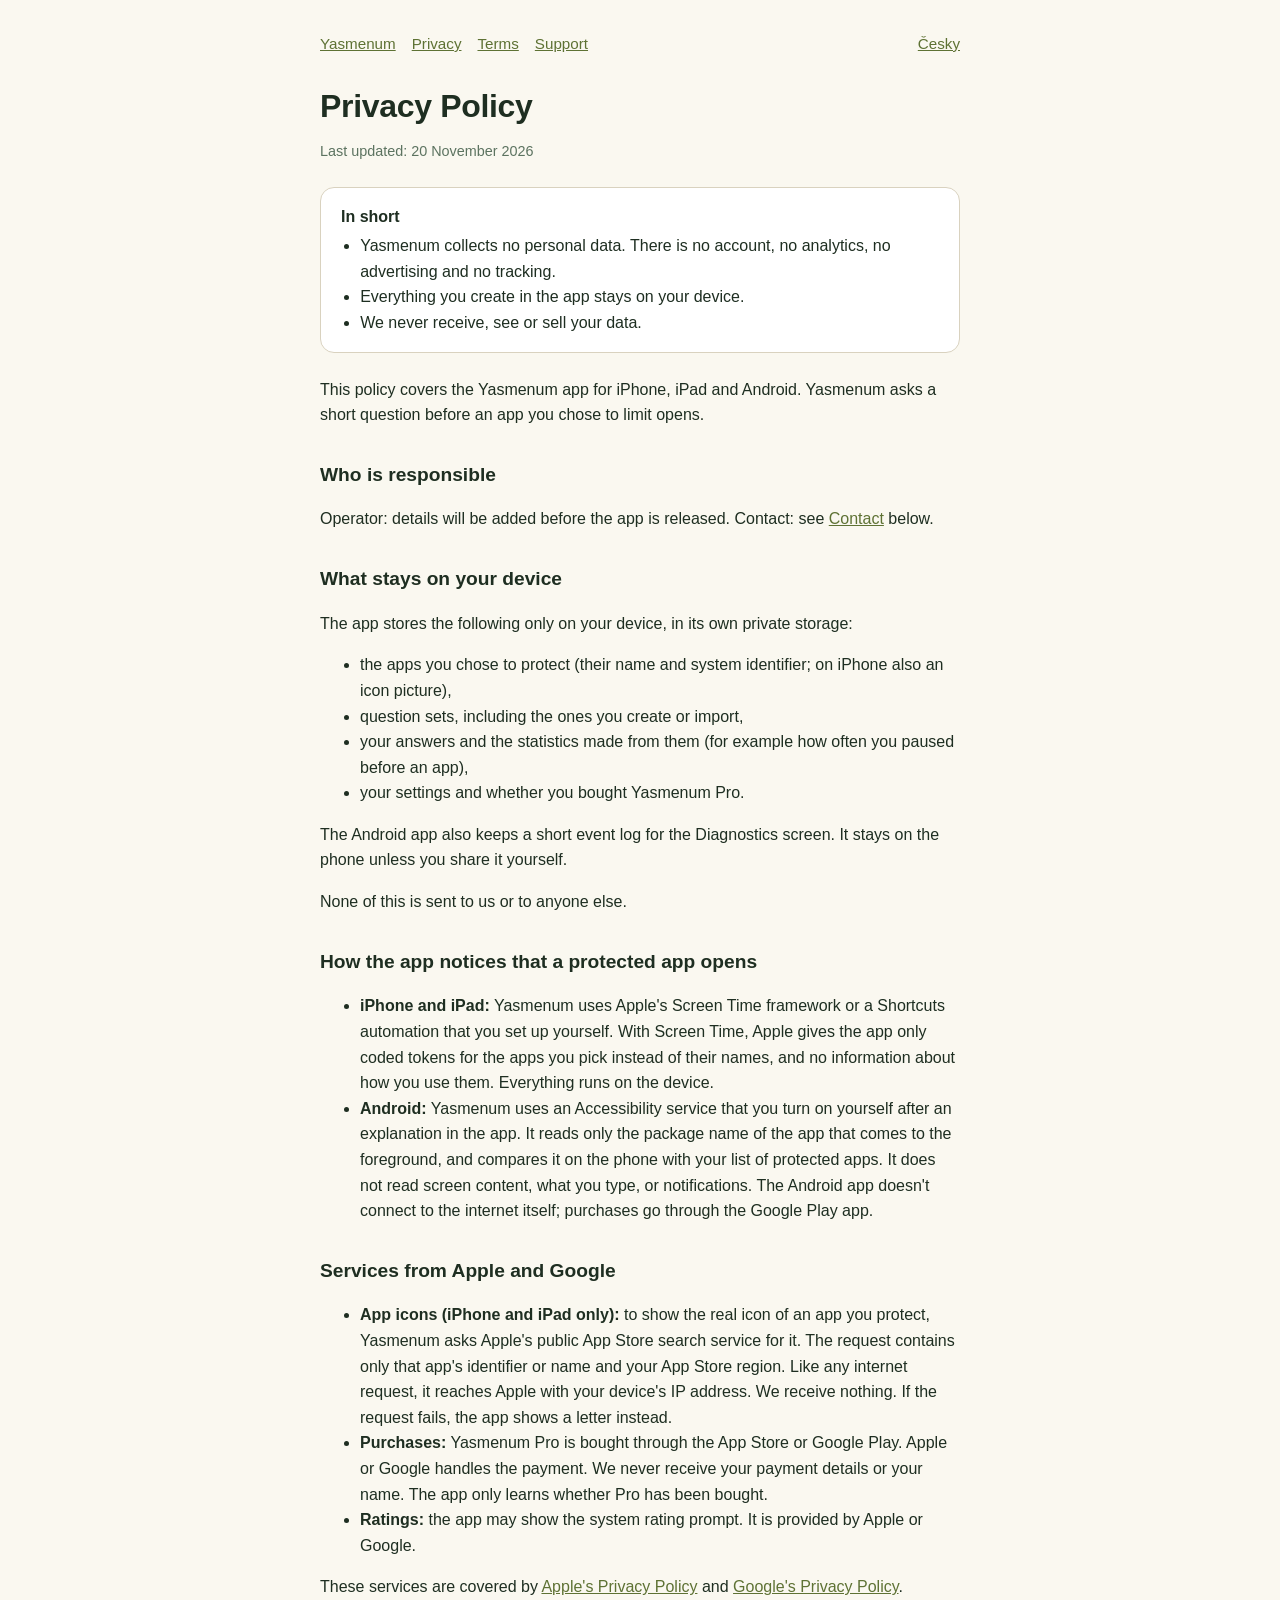
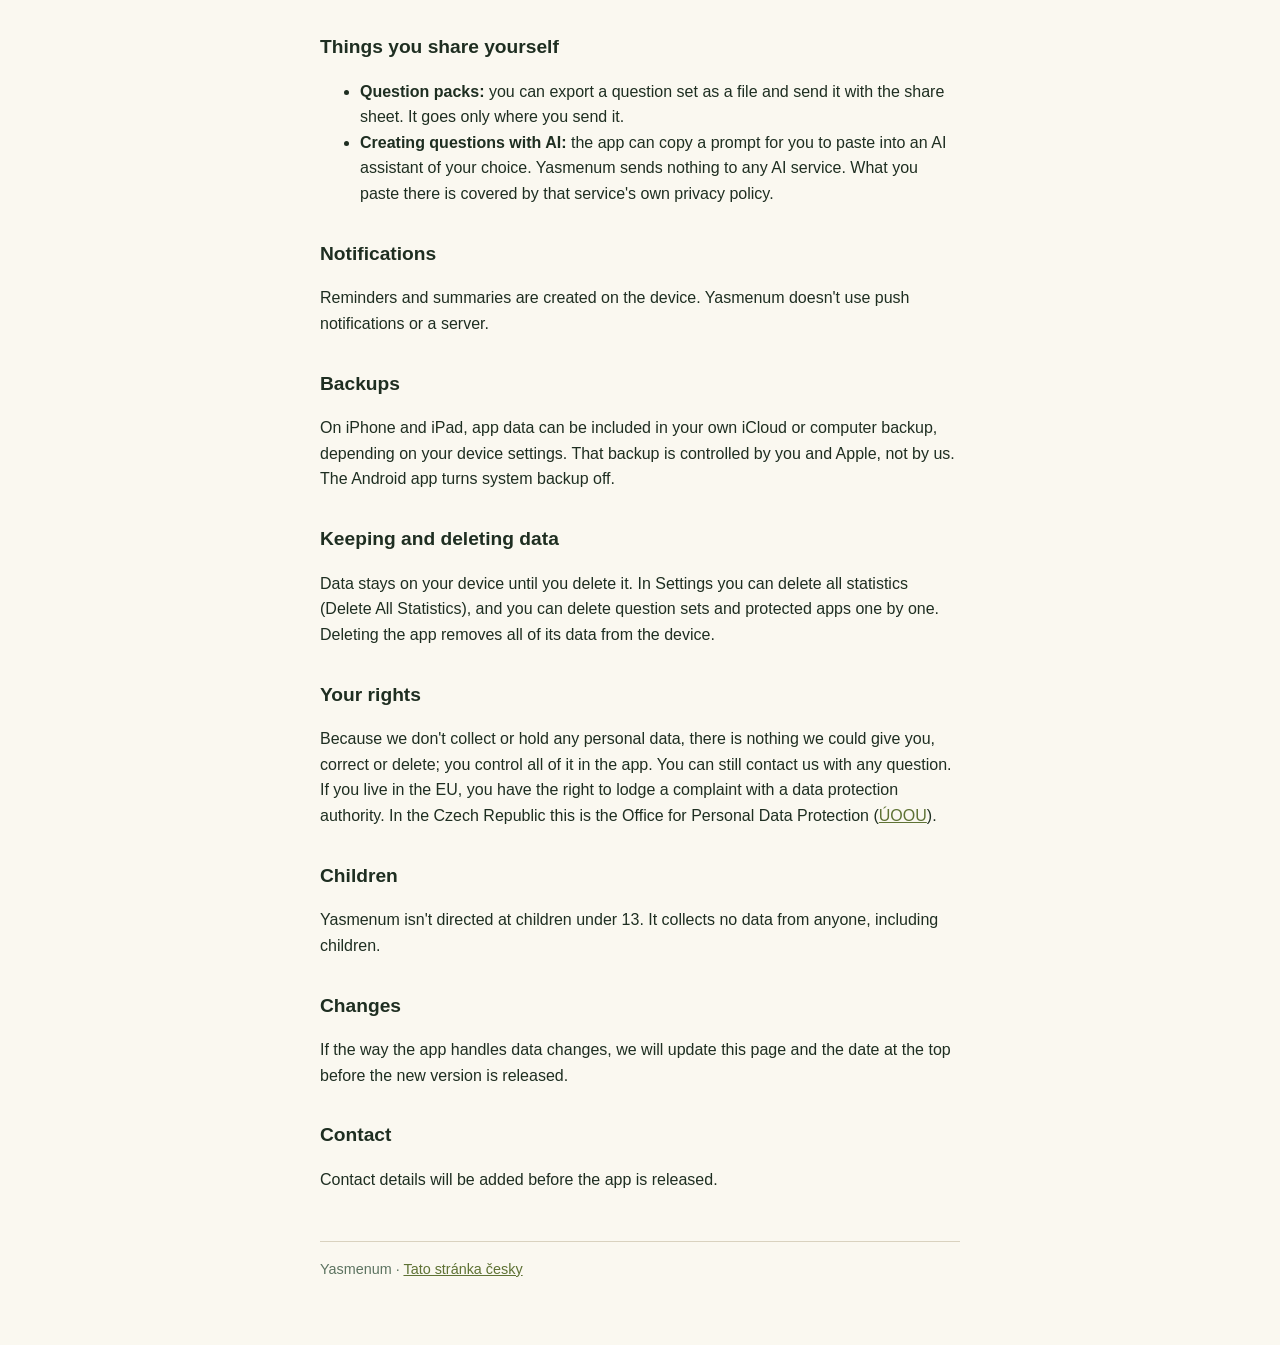
==== privacy.html @ b7bd1934 "Add privacy policy, terms and support pages (EN + CS) Public pages the App Store and Google Play req" ====
<!doctype html>
<html lang="en">
<head>
<meta charset="utf-8">
<meta name="viewport" content="width=device-width, initial-scale=1">
<title>Yasmenum Privacy Policy</title>
<meta name="description" content="Yasmenum collects no personal data. Everything stays on your device.">
<link rel="stylesheet" href="style.css">
<link rel="alternate" hreflang="cs" href="cs/privacy.html">
</head>
<body>
<main>
<header><nav>
  <a href="./">Yasmenum</a><a href="privacy.html">Privacy</a><a href="terms.html">Terms</a><a href="support.html">Support</a>
  <a class="lang" href="cs/privacy.html" hreflang="cs">Česky</a>
</nav></header>

<h1>Privacy Policy</h1>
<p class="updated">Last updated: 20 November 2026</p>

<div class="summary">
  <strong>In short</strong>
  <ul>
    <li>Yasmenum collects no personal data. There is no account, no analytics, no advertising and no tracking.</li>
    <li>Everything you create in the app stays on your device.</li>
    <li>We never receive, see or sell your data.</li>
  </ul>
</div>

<p>This policy covers the Yasmenum app for iPhone, iPad and Android. Yasmenum asks a short question before an app you chose to limit opens.</p>

<h2>Who is responsible</h2>
<p><!-- TODO(s.r.o.): name, registered office, IČO, registry entry -->Operator: details will be added before the app is released. Contact: see <a href="#contact">Contact</a> below.</p>

<h2>What stays on your device</h2>
<p>The app stores the following only on your device, in its own private storage:</p>
<ul>
  <li>the apps you chose to protect (their name and system identifier; on iPhone also an icon picture),</li>
  <li>question sets, including the ones you create or import,</li>
  <li>your answers and the statistics made from them (for example how often you paused before an app),</li>
  <li>your settings and whether you bought Yasmenum Pro.</li>
</ul>
<p>The Android app also keeps a short event log for the Diagnostics screen. It stays on the phone unless you share it yourself.</p>
<p>None of this is sent to us or to anyone else.</p>

<h2>How the app notices that a protected app opens</h2>
<ul>
  <li><strong>iPhone and iPad:</strong> Yasmenum uses Apple's Screen Time framework or a Shortcuts automation that you set up yourself. With Screen Time, Apple gives the app only coded tokens for the apps you pick instead of their names, and no information about how you use them. Everything runs on the device.</li>
  <li><strong>Android:</strong> Yasmenum uses an Accessibility service that you turn on yourself after an explanation in the app. It reads only the package name of the app that comes to the foreground, and compares it on the phone with your list of protected apps. It does not read screen content, what you type, or notifications. The Android app doesn't connect to the internet itself; purchases go through the Google Play app.</li>
</ul>

<h2>Services from Apple and Google</h2>
<ul>
  <li><strong>App icons (iPhone and iPad only):</strong> to show the real icon of an app you protect, Yasmenum asks Apple's public App Store search service for it. The request contains only that app's identifier or name and your App Store region. Like any internet request, it reaches Apple with your device's IP address. We receive nothing. If the request fails, the app shows a letter instead.</li>
  <li><strong>Purchases:</strong> Yasmenum Pro is bought through the App Store or Google Play. Apple or Google handles the payment. We never receive your payment details or your name. The app only learns whether Pro has been bought.</li>
  <li><strong>Ratings:</strong> the app may show the system rating prompt. It is provided by Apple or Google.</li>
</ul>
<p>These services are covered by <a href="https://www.apple.com/legal/privacy/">Apple's Privacy Policy</a> and <a href="https://policies.google.com/privacy">Google's Privacy Policy</a>.</p>

<h2>Things you share yourself</h2>
<ul>
  <li><strong>Question packs:</strong> you can export a question set as a file and send it with the share sheet. It goes only where you send it.</li>
  <li><strong>Creating questions with AI:</strong> the app can copy a prompt for you to paste into an AI assistant of your choice. Yasmenum sends nothing to any AI service. What you paste there is covered by that service's own privacy policy.</li>
</ul>

<h2>Notifications</h2>
<p>Reminders and summaries are created on the device. Yasmenum doesn't use push notifications or a server.</p>

<h2>Backups</h2>
<p>On iPhone and iPad, app data can be included in your own iCloud or computer backup, depending on your device settings. That backup is controlled by you and Apple, not by us. The Android app turns system backup off.</p>

<h2>Keeping and deleting data</h2>
<p>Data stays on your device until you delete it. In Settings you can delete all statistics (Delete All Statistics), and you can delete question sets and protected apps one by one. Deleting the app removes all of its data from the device.</p>

<h2>Your rights</h2>
<p>Because we don't collect or hold any personal data, there is nothing we could give you, correct or delete; you control all of it in the app. You can still contact us with any question. If you live in the EU, you have the right to lodge a complaint with a data protection authority. In the Czech Republic this is the Office for Personal Data Protection (<a href="https://uoou.gov.cz/en">ÚOOU</a>).</p>

<h2>Children</h2>
<p>Yasmenum isn't directed at children under 13. It collects no data from anyone, including children.</p>

<h2>Changes</h2>
<p>If the way the app handles data changes, we will update this page and the date at the top before the new version is released.</p>

<h2 id="contact">Contact</h2>
<p><!-- TODO(s.r.o.): support e-mail -->Contact details will be added before the app is released.</p>

<footer>Yasmenum · <a href="cs/privacy.html" hreflang="cs">Tato stránka česky</a></footer>
</main>
</body>
</html>
---- style.css ----
:root {
  --canvas: #FAF8F0; --card: #FFFFFF; --border: #D9D2BF;
  --ink: #1E2E21; --ink2: #5C7360; --accent: #5E7234;
}
@media (prefers-color-scheme: dark) {
  :root {
    --canvas: #111913; --card: #1A2A1E; --border: #29392E;
    --ink: #F4FDF5; --ink2: #9AB79E; --accent: #A9BE72;
  }
}
* { box-sizing: border-box; }
body {
  margin: 0; background: var(--canvas); color: var(--ink);
  font: 100%/1.6 -apple-system, BlinkMacSystemFont, "Segoe UI", Roboto, sans-serif;
}
main { max-width: 42rem; margin: 0 auto; padding: 2rem 1rem 4rem; }
header nav { display: flex; flex-wrap: wrap; gap: .25rem 1rem; font-size: .95rem; margin-bottom: 2rem; }
header nav .lang { margin-left: auto; }
a { color: var(--accent); }
h1 { font-size: 2rem; line-height: 1.15; letter-spacing: -0.01em; margin: 0 0 .25rem; }
h2 { font-size: 1.2rem; margin: 2rem 0 .5rem; }
.updated, footer { color: var(--ink2); font-size: .9rem; }
.summary { background: var(--card); border: 1px solid var(--border); border-radius: 14px; padding: 1rem 1.25rem; margin: 1.5rem 0; }
.summary ul { margin: .25rem 0 0; padding-left: 1.2rem; }
footer { margin-top: 3rem; border-top: 1px solid var(--border); padding-top: 1rem; }
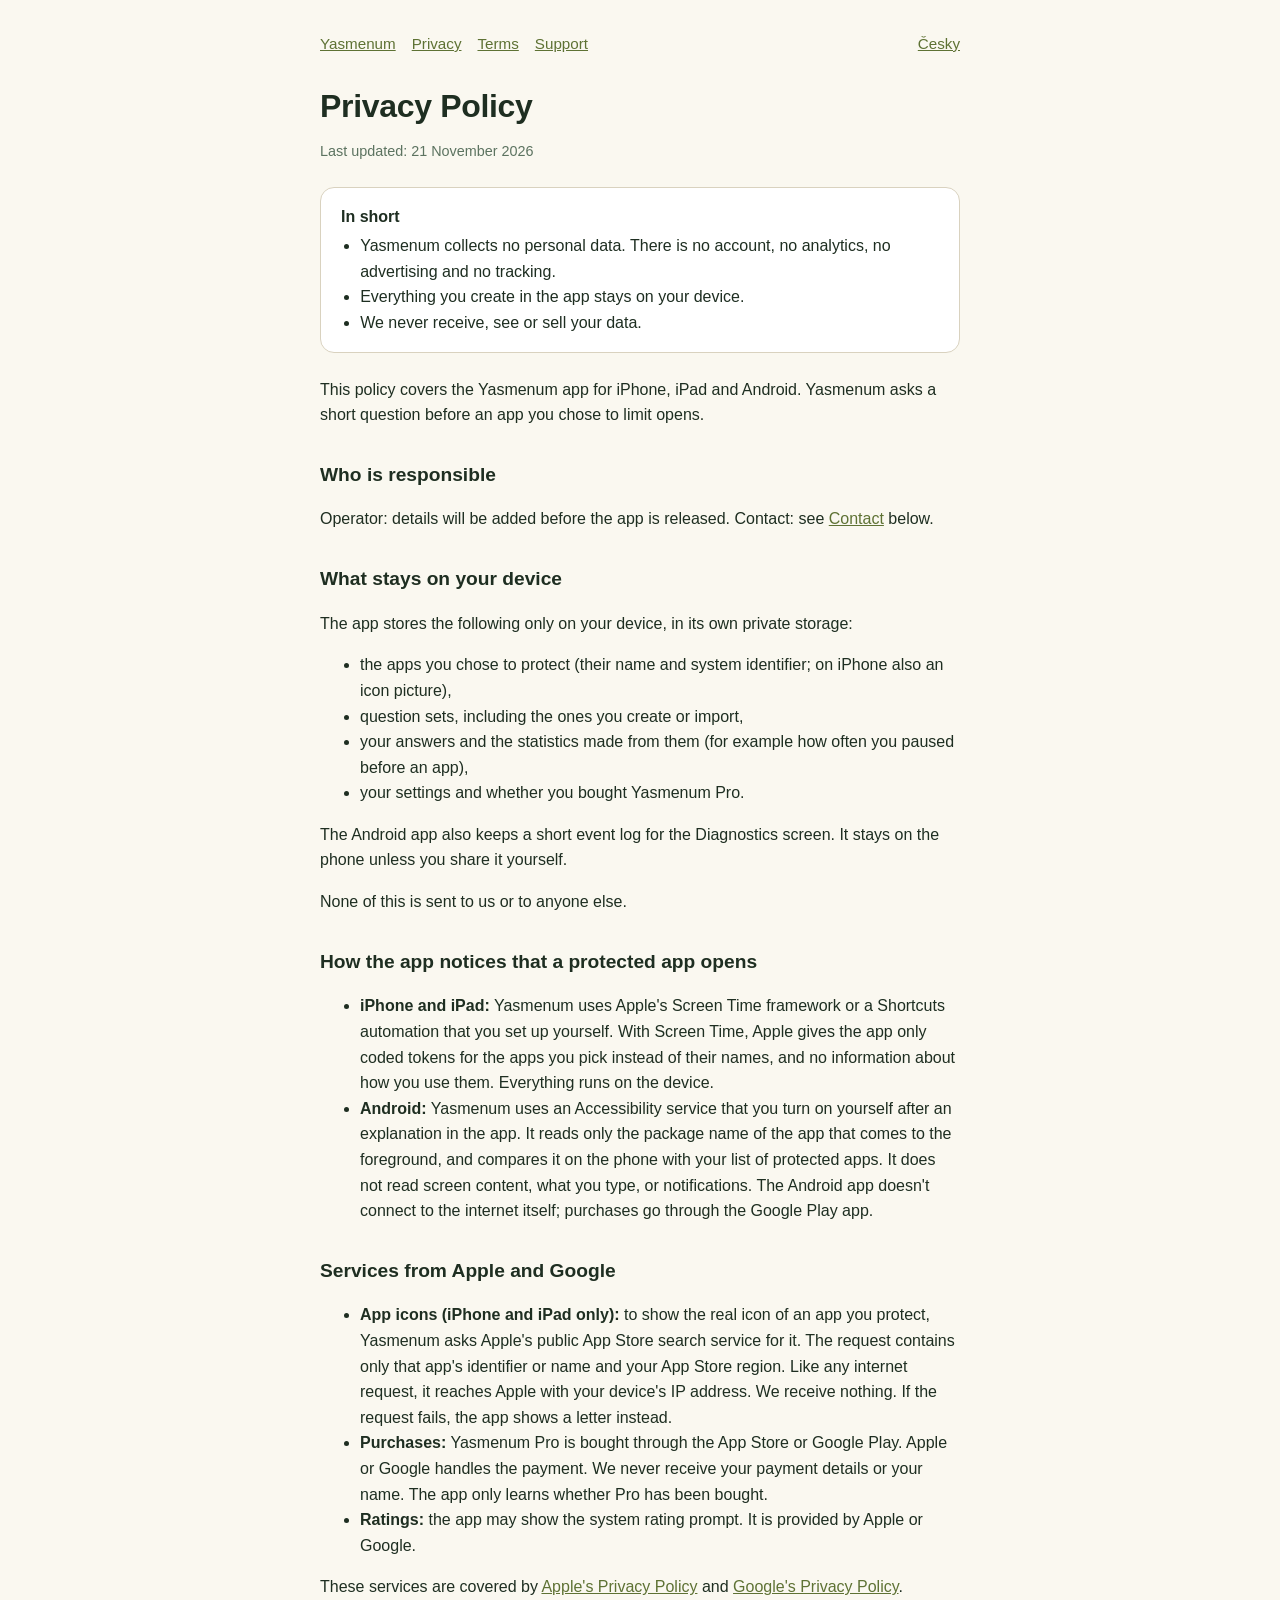
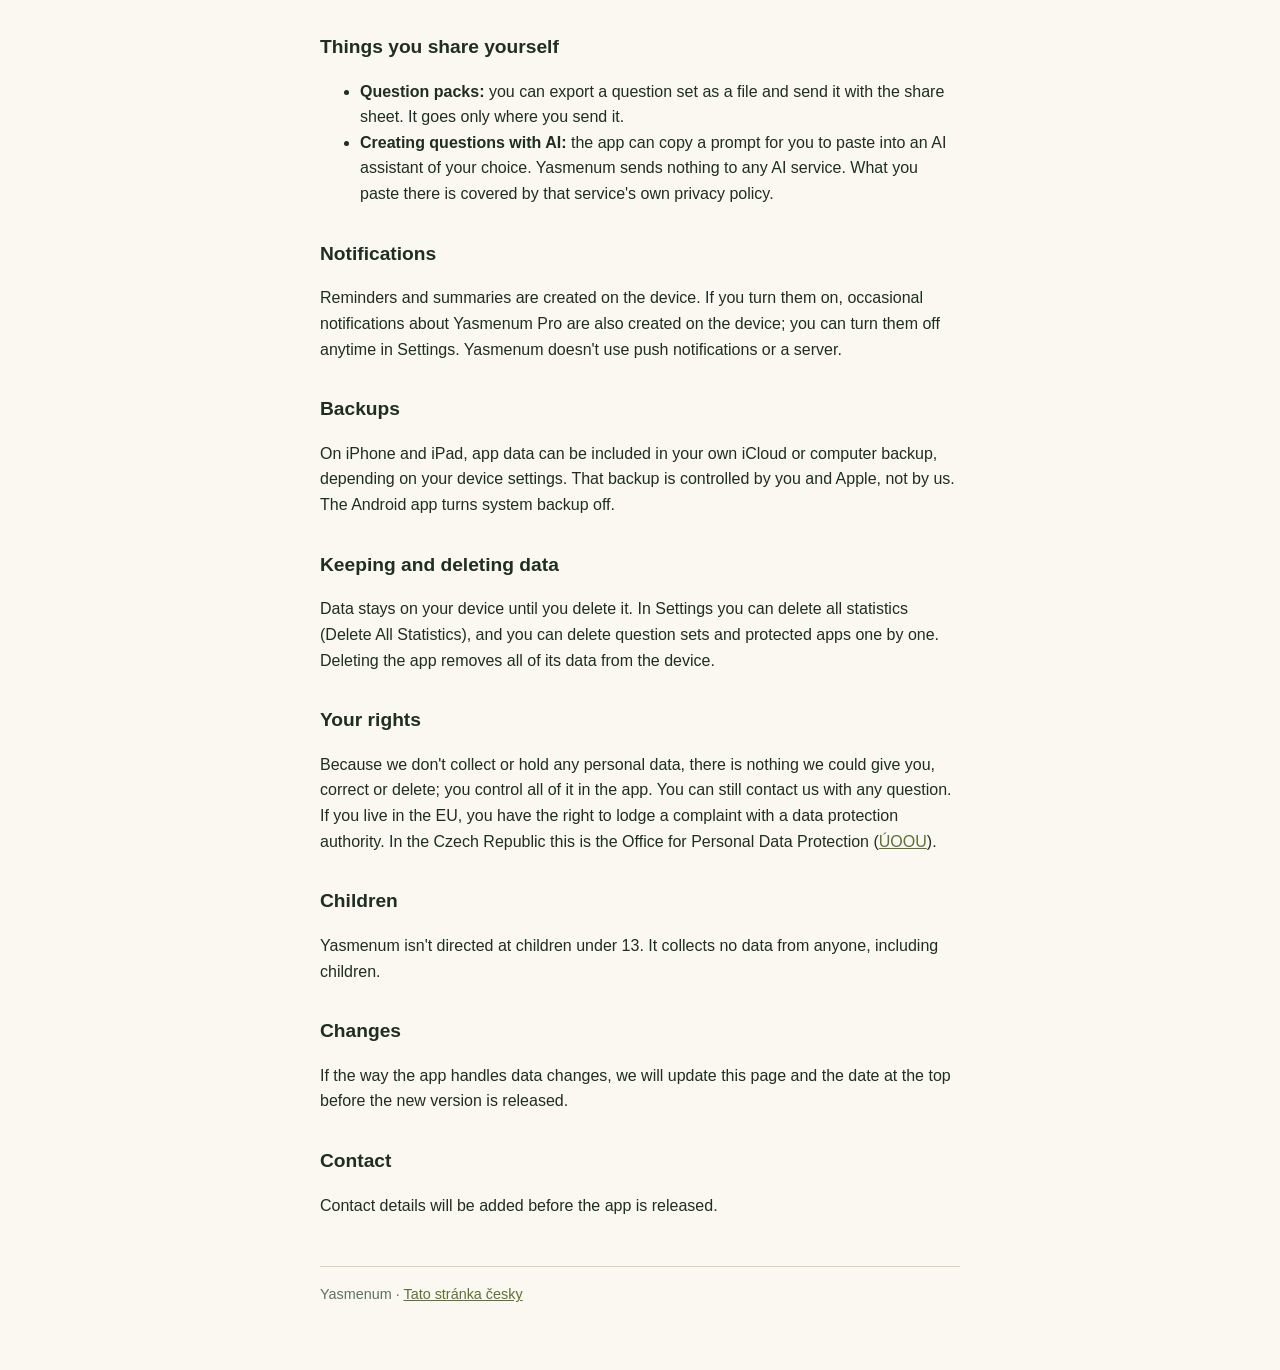
==== commit f149471f: "docs: mention opt-in Pro offer notifications in the privacy policy The app (iOS 0.14.0) can send occ" ====
--- a/privacy.html
+++ b/privacy.html
@@ -16,7 +16,7 @@
 </nav></header>
 
 <h1>Privacy Policy</h1>
-<p class="updated">Last updated: 20 November 2026</p>
+<p class="updated">Last updated: 21 November 2026</p>
 
 <div class="summary">
   <strong>In short</strong>
@@ -64,7 +64,7 @@
 </ul>
 
 <h2>Notifications</h2>
-<p>Reminders and summaries are created on the device. Yasmenum doesn't use push notifications or a server.</p>
+<p>Reminders and summaries are created on the device. If you turn them on, occasional notifications about Yasmenum Pro are also created on the device; you can turn them off anytime in Settings. Yasmenum doesn't use push notifications or a server.</p>
 
 <h2>Backups</h2>
 <p>On iPhone and iPad, app data can be included in your own iCloud or computer backup, depending on your device settings. That backup is controlled by you and Apple, not by us. The Android app turns system backup off.</p>
